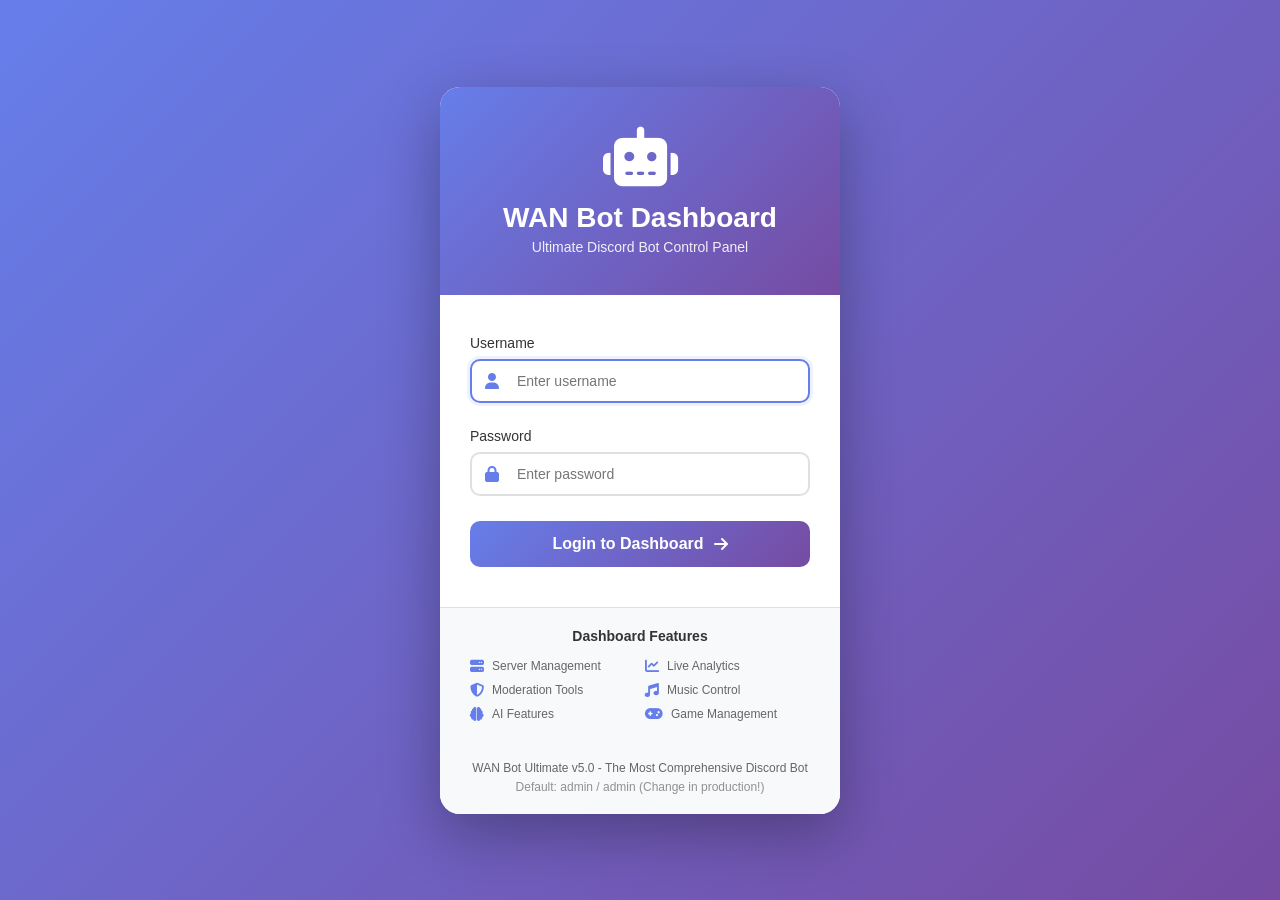
==== templates/login.html @ 1966a1d5 "Initial commit: WAN Bot with dashboard, real-time updates, /backend command" ====
<!DOCTYPE html>
<html lang="en">
<head>
    <meta charset="UTF-8">
    <meta name="viewport" content="width=device-width, initial-scale=1.0">
    <title>WAN Bot - Login</title>
    <link rel="stylesheet" href="https://cdnjs.cloudflare.com/ajax/libs/font-awesome/6.4.0/css/all.min.css">
    <style>
        * {
            margin: 0;
            padding: 0;
            box-sizing: border-box;
        }

        body {
            font-family: 'Segoe UI', Tahoma, Geneva, Verdana, sans-serif;
            background: linear-gradient(135deg, #667eea 0%, #764ba2 100%);
            min-height: 100vh;
            display: flex;
            align-items: center;
            justify-content: center;
            padding: 20px;
        }

        .login-container {
            background: white;
            border-radius: 20px;
            box-shadow: 0 20px 60px rgba(0, 0, 0, 0.3);
            overflow: hidden;
            max-width: 400px;
            width: 100%;
            animation: slideUp 0.5s ease;
        }

        @keyframes slideUp {
            from {
                opacity: 0;
                transform: translateY(30px);
            }
            to {
                opacity: 1;
                transform: translateY(0);
            }
        }

        .login-header {
            background: linear-gradient(135deg, #667eea 0%, #764ba2 100%);
            padding: 40px 30px;
            text-align: center;
            color: white;
        }

        .login-header i {
            font-size: 60px;
            margin-bottom: 15px;
            animation: bounce 2s infinite;
        }

        @keyframes bounce {
            0%, 100% { transform: translateY(0); }
            50% { transform: translateY(-10px); }
        }

        .login-header h1 {
            font-size: 28px;
            margin-bottom: 5px;
        }

        .login-header p {
            opacity: 0.9;
            font-size: 14px;
        }

        .login-form {
            padding: 40px 30px;
        }

        .form-group {
            margin-bottom: 25px;
        }

        .form-group label {
            display: block;
            margin-bottom: 8px;
            color: #333;
            font-weight: 500;
            font-size: 14px;
        }

        .input-wrapper {
            position: relative;
        }

        .input-wrapper i {
            position: absolute;
            left: 15px;
            top: 50%;
            transform: translateY(-50%);
            color: #667eea;
        }

        .form-group input {
            width: 100%;
            padding: 12px 15px 12px 45px;
            border: 2px solid #e0e0e0;
            border-radius: 10px;
            font-size: 14px;
            transition: all 0.3s;
        }

        .form-group input:focus {
            outline: none;
            border-color: #667eea;
            box-shadow: 0 0 0 3px rgba(102, 126, 234, 0.1);
        }

        .login-btn {
            width: 100%;
            padding: 14px;
            background: linear-gradient(135deg, #667eea 0%, #764ba2 100%);
            color: white;
            border: none;
            border-radius: 10px;
            font-size: 16px;
            font-weight: 600;
            cursor: pointer;
            transition: all 0.3s;
            display: flex;
            align-items: center;
            justify-content: center;
            gap: 10px;
        }

        .login-btn:hover {
            transform: translateY(-2px);
            box-shadow: 0 10px 20px rgba(102, 126, 234, 0.3);
        }

        .login-btn:active {
            transform: translateY(0);
        }

        .login-btn:disabled {
            opacity: 0.6;
            cursor: not-allowed;
        }

        .error-message {
            background: #fee;
            color: #c33;
            padding: 12px;
            border-radius: 8px;
            margin-bottom: 20px;
            display: none;
            font-size: 14px;
        }

        .error-message.show {
            display: block;
            animation: shake 0.5s;
        }

        @keyframes shake {
            0%, 100% { transform: translateX(0); }
            25% { transform: translateX(-10px); }
            75% { transform: translateX(10px); }
        }

        .login-footer {
            text-align: center;
            padding: 20px;
            background: #f8f9fa;
            font-size: 12px;
            color: #666;
        }

        .spinner {
            display: inline-block;
            width: 16px;
            height: 16px;
            border: 2px solid rgba(255, 255, 255, 0.3);
            border-top-color: white;
            border-radius: 50%;
            animation: spin 0.8s linear infinite;
        }

        @keyframes spin {
            to { transform: rotate(360deg); }
        }

        .features {
            padding: 20px 30px;
            background: #f8f9fa;
            border-top: 1px solid #e0e0e0;
        }

        .features h3 {
            font-size: 14px;
            color: #333;
            margin-bottom: 15px;
            text-align: center;
        }

        .feature-list {
            display: grid;
            grid-template-columns: 1fr 1fr;
            gap: 10px;
        }

        .feature-item {
            display: flex;
            align-items: center;
            gap: 8px;
            font-size: 12px;
            color: #666;
        }

        .feature-item i {
            color: #667eea;
            font-size: 14px;
        }
    </style>
</head>
<body>
    <div class="login-container">
        <div class="login-header">
            <i class="fas fa-robot"></i>
            <h1>WAN Bot Dashboard</h1>
            <p>Ultimate Discord Bot Control Panel</p>
        </div>

        <div class="login-form">
            <div class="error-message" id="error-message">
                <i class="fas fa-exclamation-circle"></i>
                <span id="error-text">Invalid credentials</span>
            </div>

            <form id="login-form">
                <div class="form-group">
                    <label for="username">Username</label>
                    <div class="input-wrapper">
                        <i class="fas fa-user"></i>
                        <input type="text" id="username" name="username" placeholder="Enter username" required autofocus>
                    </div>
                </div>

                <div class="form-group">
                    <label for="password">Password</label>
                    <div class="input-wrapper">
                        <i class="fas fa-lock"></i>
                        <input type="password" id="password" name="password" placeholder="Enter password" required>
                    </div>
                </div>

                <button type="submit" class="login-btn" id="login-btn">
                    <span id="btn-text">Login to Dashboard</span>
                    <i class="fas fa-arrow-right"></i>
                </button>
            </form>
        </div>

        <div class="features">
            <h3>Dashboard Features</h3>
            <div class="feature-list">
                <div class="feature-item">
                    <i class="fas fa-server"></i>
                    <span>Server Management</span>
                </div>
                <div class="feature-item">
                    <i class="fas fa-chart-line"></i>
                    <span>Live Analytics</span>
                </div>
                <div class="feature-item">
                    <i class="fas fa-shield-alt"></i>
                    <span>Moderation Tools</span>
                </div>
                <div class="feature-item">
                    <i class="fas fa-music"></i>
                    <span>Music Control</span>
                </div>
                <div class="feature-item">
                    <i class="fas fa-brain"></i>
                    <span>AI Features</span>
                </div>
                <div class="feature-item">
                    <i class="fas fa-gamepad"></i>
                    <span>Game Management</span>
                </div>
            </div>
        </div>

        <div class="login-footer">
            <p>WAN Bot Ultimate v5.0 - The Most Comprehensive Discord Bot</p>
            <p style="margin-top: 5px; opacity: 0.7;">Default: admin / admin (Change in production!)</p>
        </div>
    </div>

    <script>
        const loginForm = document.getElementById('login-form');
        const loginBtn = document.getElementById('login-btn');
        const btnText = document.getElementById('btn-text');
        const errorMessage = document.getElementById('error-message');
        const errorText = document.getElementById('error-text');

        loginForm.addEventListener('submit', async (e) => {
            e.preventDefault();

            const username = document.getElementById('username').value;
            const password = document.getElementById('password').value;

            // Disable button and show loading
            loginBtn.disabled = true;
            btnText.innerHTML = '<span class="spinner"></span> Logging in...';
            errorMessage.classList.remove('show');

            try {
                const response = await fetch('/login', {
                    method: 'POST',
                    headers: {
                        'Content-Type': 'application/json'
                    },
                    body: JSON.stringify({ username, password })
                });

                const data = await response.json();

                if (data.success) {
                    btnText.innerHTML = '<i class="fas fa-check"></i> Success!';
                    setTimeout(() => {
                        window.location.href = '/';
                    }, 500);
                } else {
                    throw new Error(data.error || 'Invalid credentials');
                }
            } catch (error) {
                errorText.textContent = error.message;
                errorMessage.classList.add('show');
                loginBtn.disabled = false;
                btnText.innerHTML = 'Login to Dashboard';
            }
        });

        // Enter key support
        document.getElementById('password').addEventListener('keypress', (e) => {
            if (e.key === 'Enter') {
                loginForm.dispatchEvent(new Event('submit'));
            }
        });
    </script>
</body>
</html>
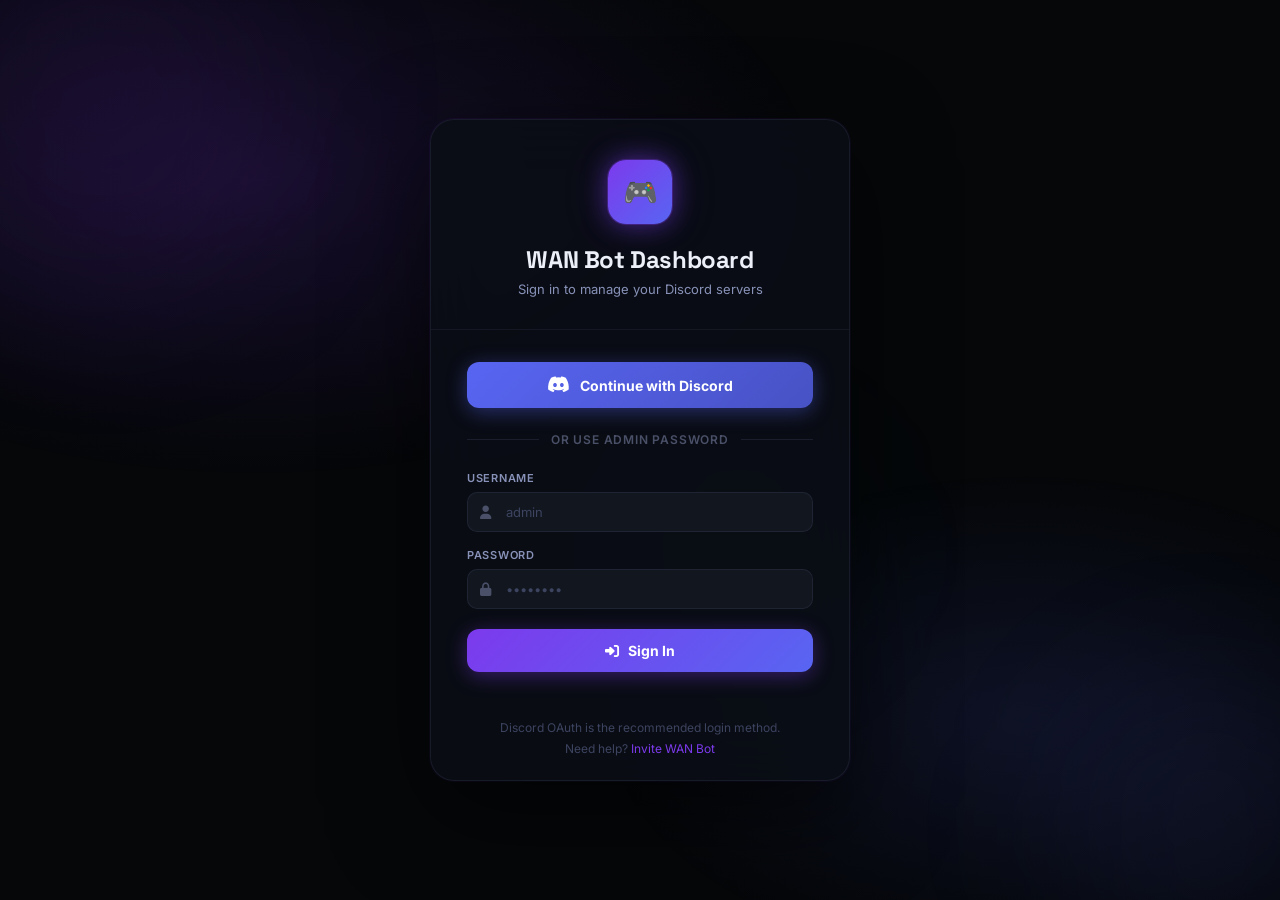
==== commit 5f571d0a: "feat: Roblox dashboard panel + fix integration (persistence, Bloxlink auth, async, server-scoped API" ====
--- a/templates/login.html
+++ b/templates/login.html
@@ -1,351 +1,145 @@
 <!DOCTYPE html>
 <html lang="en">
 <head>
-    <meta charset="UTF-8">
-    <meta name="viewport" content="width=device-width, initial-scale=1.0">
-    <title>WAN Bot - Login</title>
-    <link rel="stylesheet" href="https://cdnjs.cloudflare.com/ajax/libs/font-awesome/6.4.0/css/all.min.css">
-    <style>
-        * {
-            margin: 0;
-            padding: 0;
-            box-sizing: border-box;
-        }
-
-        body {
-            font-family: 'Segoe UI', Tahoma, Geneva, Verdana, sans-serif;
-            background: linear-gradient(135deg, #667eea 0%, #764ba2 100%);
-            min-height: 100vh;
-            display: flex;
-            align-items: center;
-            justify-content: center;
-            padding: 20px;
-        }
-
-        .login-container {
-            background: white;
-            border-radius: 20px;
-            box-shadow: 0 20px 60px rgba(0, 0, 0, 0.3);
-            overflow: hidden;
-            max-width: 400px;
-            width: 100%;
-            animation: slideUp 0.5s ease;
-        }
-
-        @keyframes slideUp {
-            from {
-                opacity: 0;
-                transform: translateY(30px);
-            }
-            to {
-                opacity: 1;
-                transform: translateY(0);
-            }
-        }
-
-        .login-header {
-            background: linear-gradient(135deg, #667eea 0%, #764ba2 100%);
-            padding: 40px 30px;
-            text-align: center;
-            color: white;
-        }
-
-        .login-header i {
-            font-size: 60px;
-            margin-bottom: 15px;
-            animation: bounce 2s infinite;
-        }
-
-        @keyframes bounce {
-            0%, 100% { transform: translateY(0); }
-            50% { transform: translateY(-10px); }
-        }
-
-        .login-header h1 {
-            font-size: 28px;
-            margin-bottom: 5px;
-        }
-
-        .login-header p {
-            opacity: 0.9;
-            font-size: 14px;
-        }
-
-        .login-form {
-            padding: 40px 30px;
-        }
-
-        .form-group {
-            margin-bottom: 25px;
-        }
-
-        .form-group label {
-            display: block;
-            margin-bottom: 8px;
-            color: #333;
-            font-weight: 500;
-            font-size: 14px;
-        }
-
-        .input-wrapper {
-            position: relative;
-        }
-
-        .input-wrapper i {
-            position: absolute;
-            left: 15px;
-            top: 50%;
-            transform: translateY(-50%);
-            color: #667eea;
-        }
-
-        .form-group input {
-            width: 100%;
-            padding: 12px 15px 12px 45px;
-            border: 2px solid #e0e0e0;
-            border-radius: 10px;
-            font-size: 14px;
-            transition: all 0.3s;
-        }
-
-        .form-group input:focus {
-            outline: none;
-            border-color: #667eea;
-            box-shadow: 0 0 0 3px rgba(102, 126, 234, 0.1);
-        }
-
-        .login-btn {
-            width: 100%;
-            padding: 14px;
-            background: linear-gradient(135deg, #667eea 0%, #764ba2 100%);
-            color: white;
-            border: none;
-            border-radius: 10px;
-            font-size: 16px;
-            font-weight: 600;
-            cursor: pointer;
-            transition: all 0.3s;
-            display: flex;
-            align-items: center;
-            justify-content: center;
-            gap: 10px;
-        }
-
-        .login-btn:hover {
-            transform: translateY(-2px);
-            box-shadow: 0 10px 20px rgba(102, 126, 234, 0.3);
-        }
-
-        .login-btn:active {
-            transform: translateY(0);
-        }
-
-        .login-btn:disabled {
-            opacity: 0.6;
-            cursor: not-allowed;
-        }
-
-        .error-message {
-            background: #fee;
-            color: #c33;
-            padding: 12px;
-            border-radius: 8px;
-            margin-bottom: 20px;
-            display: none;
-            font-size: 14px;
-        }
-
-        .error-message.show {
-            display: block;
-            animation: shake 0.5s;
-        }
-
-        @keyframes shake {
-            0%, 100% { transform: translateX(0); }
-            25% { transform: translateX(-10px); }
-            75% { transform: translateX(10px); }
-        }
-
-        .login-footer {
-            text-align: center;
-            padding: 20px;
-            background: #f8f9fa;
-            font-size: 12px;
-            color: #666;
-        }
-
-        .spinner {
-            display: inline-block;
-            width: 16px;
-            height: 16px;
-            border: 2px solid rgba(255, 255, 255, 0.3);
-            border-top-color: white;
-            border-radius: 50%;
-            animation: spin 0.8s linear infinite;
-        }
-
-        @keyframes spin {
-            to { transform: rotate(360deg); }
-        }
-
-        .features {
-            padding: 20px 30px;
-            background: #f8f9fa;
-            border-top: 1px solid #e0e0e0;
-        }
-
-        .features h3 {
-            font-size: 14px;
-            color: #333;
-            margin-bottom: 15px;
-            text-align: center;
-        }
-
-        .feature-list {
-            display: grid;
-            grid-template-columns: 1fr 1fr;
-            gap: 10px;
-        }
-
-        .feature-item {
-            display: flex;
-            align-items: center;
-            gap: 8px;
-            font-size: 12px;
-            color: #666;
-        }
-
-        .feature-item i {
-            color: #667eea;
-            font-size: 14px;
-        }
-    </style>
+<meta charset="UTF-8"><meta name="viewport" content="width=device-width,initial-scale=1.0">
+<title>WAN Bot — Login</title>
+<link href="https://fonts.googleapis.com/css2?family=Inter:wght@400;500;600;700;800&family=Space+Grotesk:wght@600;700;800&display=swap" rel="stylesheet">
+<link rel="stylesheet" href="https://cdnjs.cloudflare.com/ajax/libs/font-awesome/6.4.0/css/all.min.css">
+<style>
+*{box-sizing:border-box;margin:0;padding:0;}
+body{font-family:'Inter',sans-serif;background:#050709;color:#eceef8;min-height:100vh;display:flex;align-items:center;justify-content:center;padding:20px;position:relative;overflow:hidden;}
+body::before{content:'';position:fixed;inset:0;background:radial-gradient(ellipse 80% 60% at 20% 20%,rgba(124,58,237,.15) 0%,transparent 55%),radial-gradient(ellipse 60% 50% at 80% 80%,rgba(88,101,242,.12) 0%,transparent 55%);pointer-events:none;}
+.orb{position:fixed;border-radius:50%;filter:blur(80px);pointer-events:none;animation:orbFloat 8s ease-in-out infinite;}
+.orb1{width:400px;height:400px;background:rgba(124,58,237,.08);top:-100px;left:-100px;animation-delay:0s;}
+.orb2{width:300px;height:300px;background:rgba(88,101,242,.07);bottom:-80px;right:-80px;animation-delay:3s;}
+.orb3{width:200px;height:200px;background:rgba(6,182,212,.05);top:50%;left:50%;animation-delay:5s;}
+@keyframes orbFloat{0%,100%{transform:translate(0,0);}50%{transform:translate(20px,-20px);}}
+.card{background:rgba(11,14,22,.9);backdrop-filter:blur(32px);border:1px solid rgba(120,130,180,.12);border-radius:24px;width:100%;max-width:420px;overflow:hidden;box-shadow:0 32px 96px rgba(0,0,0,.6),0 0 0 1px rgba(124,58,237,.08);position:relative;z-index:1;animation:cardIn .4s cubic-bezier(.4,0,.2,1);}
+@keyframes cardIn{from{opacity:0;transform:translateY(24px);}to{opacity:1;transform:translateY(0);}}
+.card-top{padding:40px 36px 32px;text-align:center;border-bottom:1px solid rgba(120,130,180,.1);}
+.logo{width:64px;height:64px;border-radius:18px;background:linear-gradient(135deg,#7c3aed,#5865f2);display:flex;align-items:center;justify-content:center;font-size:28px;margin:0 auto 20px;box-shadow:0 0 0 1px rgba(124,58,237,.3),0 0 24px rgba(124,58,237,.5),0 0 48px rgba(124,58,237,.2);animation:logoPulse 3s ease-in-out infinite;}
+@keyframes logoPulse{0%,100%{box-shadow:0 0 0 1px rgba(124,58,237,.3),0 0 24px rgba(124,58,237,.5),0 0 48px rgba(124,58,237,.2);}50%{box-shadow:0 0 0 1px rgba(88,101,242,.4),0 0 32px rgba(88,101,242,.6),0 0 64px rgba(88,101,242,.25);}}
+.card-top h1{font-size:24px;font-weight:800;font-family:'Space Grotesk',sans-serif;letter-spacing:-.4px;margin-bottom:6px;}
+.card-top p{color:#8892b8;font-size:13px;}
+.card-body{padding:32px 36px;}
+.discord-btn{width:100%;padding:14px 20px;background:linear-gradient(135deg,#5865f2,#4752c4);color:#fff;border:none;border-radius:12px;font-size:14px;font-weight:700;font-family:inherit;cursor:pointer;display:flex;align-items:center;justify-content:center;gap:10px;transition:all .2s cubic-bezier(.4,0,.2,1);box-shadow:0 4px 20px rgba(88,101,242,.4);margin-bottom:24px;text-decoration:none;}
+.discord-btn:hover{transform:translateY(-2px);box-shadow:0 8px 32px rgba(88,101,242,.6);}
+.discord-btn i{font-size:18px;}
+.divider{display:flex;align-items:center;gap:12px;margin-bottom:24px;}
+.divider::before,.divider::after{content:'';flex:1;height:1px;background:rgba(120,130,180,.15);}
+.divider span{color:#4a5068;font-size:12px;font-weight:600;text-transform:uppercase;letter-spacing:.8px;white-space:nowrap;}
+.form-group{margin-bottom:16px;}
+.form-label{display:block;font-size:11px;font-weight:600;color:#8892b8;text-transform:uppercase;letter-spacing:.7px;margin-bottom:7px;}
+.input-wrap{position:relative;}
+.input-wrap i{position:absolute;left:13px;top:50%;transform:translateY(-50%);color:#4a5068;font-size:13px;}
+.form-input{width:100%;background:rgba(21,25,35,.8);border:1px solid rgba(120,130,180,.12);color:#eceef8;padding:11px 13px 11px 38px;border-radius:10px;font-size:13px;font-family:inherit;transition:all .2s;}
+.form-input:focus{outline:none;border-color:#7c3aed;background:rgba(28,33,48,.9);box-shadow:0 0 0 3px rgba(124,58,237,.14);}
+.form-input::placeholder{color:#3d4460;}
+.submit-btn{width:100%;padding:13px 20px;background:linear-gradient(135deg,#7c3aed,#5865f2);color:#fff;border:none;border-radius:12px;font-size:14px;font-weight:700;font-family:inherit;cursor:pointer;display:flex;align-items:center;justify-content:center;gap:9px;transition:all .2s cubic-bezier(.4,0,.2,1);box-shadow:0 4px 20px rgba(124,58,237,.4);margin-top:20px;}
+.submit-btn:hover{transform:translateY(-2px);box-shadow:0 8px 32px rgba(124,58,237,.6);}
+.submit-btn:disabled{opacity:.6;cursor:not-allowed;transform:none;}
+.error-box{background:rgba(239,68,68,.1);border:1px solid rgba(239,68,68,.2);color:#f87171;padding:11px 14px;border-radius:10px;font-size:13px;margin-bottom:16px;display:none;align-items:center;gap:9px;}
+.error-box.show{display:flex;animation:shake .4s ease;}
+@keyframes shake{0%,100%{transform:translateX(0);}25%{transform:translateX(-6px);}75%{transform:translateX(6px);}}
+.success-box{background:rgba(16,185,129,.1);border:1px solid rgba(16,185,129,.2);color:#34d399;padding:11px 14px;border-radius:10px;font-size:13px;margin-bottom:16px;display:none;align-items:center;gap:9px;}
+.success-box.show{display:flex;}
+.card-footer{padding:16px 36px 24px;text-align:center;color:#3d4460;font-size:12px;}
+.card-footer a{color:#7c3aed;text-decoration:none;}
+.card-footer a:hover{color:#a78bfa;}
+.spinner{width:16px;height:16px;border:2px solid rgba(255,255,255,.3);border-top-color:#fff;border-radius:50%;animation:spin .7s linear infinite;display:inline-block;}
+@keyframes spin{to{transform:rotate(360deg);}}
+</style>
 </head>
 <body>
-    <div class="login-container">
-        <div class="login-header">
-            <i class="fas fa-robot"></i>
-            <h1>WAN Bot Dashboard</h1>
-            <p>Ultimate Discord Bot Control Panel</p>
+<div class="orb orb1"></div>
+<div class="orb orb2"></div>
+<div class="orb orb3"></div>
+<div class="card">
+  <div class="card-top">
+    <div class="logo">🎮</div>
+    <h1>WAN Bot Dashboard</h1>
+    <p>Sign in to manage your Discord servers</p>
+  </div>
+  <div class="card-body">
+    <!-- Error / success -->
+    <div class="error-box" id="errorBox"><i class="fas fa-exclamation-circle"></i><span id="errorText">Invalid credentials</span></div>
+    <div class="success-box" id="successBox"><i class="fas fa-check-circle"></i><span>Redirecting...</span></div>
+
+    <!-- Discord OAuth -->
+    <a href="/login/discord" class="discord-btn" id="discordBtn">
+      <i class="fab fa-discord"></i> Continue with Discord
+    </a>
+
+    <div class="divider"><span>or use admin password</span></div>
+
+    <!-- Password form -->
+    <form id="loginForm">
+      <div class="form-group">
+        <label class="form-label">Username</label>
+        <div class="input-wrap">
+          <i class="fas fa-user"></i>
+          <input type="text" id="username" class="form-input" placeholder="admin" required autocomplete="username">
         </div>
+      </div>
+      <div class="form-group">
+        <label class="form-label">Password</label>
+        <div class="input-wrap">
+          <i class="fas fa-lock"></i>
+          <input type="password" id="password" class="form-input" placeholder="••••••••" required autocomplete="current-password">
+        </div>
+      </div>
+      <button type="submit" class="submit-btn" id="submitBtn">
+        <i class="fas fa-sign-in-alt"></i> <span id="btnText">Sign In</span>
+      </button>
+    </form>
+  </div>
+  <div class="card-footer">
+    <p>Discord OAuth is the recommended login method.</p>
+    <p style="margin-top:6px;">Need help? <a href="/invite" target="_blank">Invite WAN Bot</a></p>
+  </div>
+</div>
+<script>
+// Show error from URL param
+const params=new URLSearchParams(location.search);
+const errMap={
+  invalid_state:'OAuth state mismatch — please try again.',
+  no_shared_server:'You must be in a server with WAN Bot to log in.',
+  no_permission:'You need Manage Server permission to access the dashboard.',
+  not_configured:'Discord OAuth is not configured on this server.',
+  oauth_failed:'Discord login failed — please try again.',
+  no_token:'Could not get Discord access token.',
+};
+if(params.get('error')){
+  const box=document.getElementById('errorBox');
+  document.getElementById('errorText').textContent=errMap[params.get('error')]||'Login failed: '+params.get('error');
+  box.classList.add('show');
+}
 
-        <div class="login-form">
-            <div class="error-message" id="error-message">
-                <i class="fas fa-exclamation-circle"></i>
-                <span id="error-text">Invalid credentials</span>
-            </div>
-
-            <form id="login-form">
-                <div class="form-group">
-                    <label for="username">Username</label>
-                    <div class="input-wrapper">
-                        <i class="fas fa-user"></i>
-                        <input type="text" id="username" name="username" placeholder="Enter username" required autofocus>
-                    </div>
-                </div>
-
-                <div class="form-group">
-                    <label for="password">Password</label>
-                    <div class="input-wrapper">
-                        <i class="fas fa-lock"></i>
-                        <input type="password" id="password" name="password" placeholder="Enter password" required>
-                    </div>
-                </div>
-
-                <button type="submit" class="login-btn" id="login-btn">
-                    <span id="btn-text">Login to Dashboard</span>
-                    <i class="fas fa-arrow-right"></i>
-                </button>
-            </form>
-        </div>
-
-        <div class="features">
-            <h3>Dashboard Features</h3>
-            <div class="feature-list">
-                <div class="feature-item">
-                    <i class="fas fa-server"></i>
-                    <span>Server Management</span>
-                </div>
-                <div class="feature-item">
-                    <i class="fas fa-chart-line"></i>
-                    <span>Live Analytics</span>
-                </div>
-                <div class="feature-item">
-                    <i class="fas fa-shield-alt"></i>
-                    <span>Moderation Tools</span>
-                </div>
-                <div class="feature-item">
-                    <i class="fas fa-music"></i>
-                    <span>Music Control</span>
-                </div>
-                <div class="feature-item">
-                    <i class="fas fa-brain"></i>
-                    <span>AI Features</span>
-                </div>
-                <div class="feature-item">
-                    <i class="fas fa-gamepad"></i>
-                    <span>Game Management</span>
-                </div>
-            </div>
-        </div>
-
-        <div class="login-footer">
-            <p>WAN Bot Ultimate v5.0 - The Most Comprehensive Discord Bot</p>
-            <p style="margin-top: 5px; opacity: 0.7;">Default: admin / admin (Change in production!)</p>
-        </div>
-    </div>
-
-    <script>
-        const loginForm = document.getElementById('login-form');
-        const loginBtn = document.getElementById('login-btn');
-        const btnText = document.getElementById('btn-text');
-        const errorMessage = document.getElementById('error-message');
-        const errorText = document.getElementById('error-text');
-
-        loginForm.addEventListener('submit', async (e) => {
-            e.preventDefault();
-
-            const username = document.getElementById('username').value;
-            const password = document.getElementById('password').value;
-
-            // Disable button and show loading
-            loginBtn.disabled = true;
-            btnText.innerHTML = '<span class="spinner"></span> Logging in...';
-            errorMessage.classList.remove('show');
-
-            try {
-                const response = await fetch('/login', {
-                    method: 'POST',
-                    headers: {
-                        'Content-Type': 'application/json'
-                    },
-                    body: JSON.stringify({ username, password })
-                });
-
-                const data = await response.json();
-
-                if (data.success) {
-                    btnText.innerHTML = '<i class="fas fa-check"></i> Success!';
-                    setTimeout(() => {
-                        window.location.href = '/';
-                    }, 500);
-                } else {
-                    throw new Error(data.error || 'Invalid credentials');
-                }
-            } catch (error) {
-                errorText.textContent = error.message;
-                errorMessage.classList.add('show');
-                loginBtn.disabled = false;
-                btnText.innerHTML = 'Login to Dashboard';
-            }
-        });
-
-        // Enter key support
-        document.getElementById('password').addEventListener('keypress', (e) => {
-            if (e.key === 'Enter') {
-                loginForm.dispatchEvent(new Event('submit'));
-            }
-        });
-    </script>
+document.getElementById('loginForm').addEventListener('submit',async e=>{
+  e.preventDefault();
+  const btn=document.getElementById('submitBtn');
+  const txt=document.getElementById('btnText');
+  const errBox=document.getElementById('errorBox');
+  errBox.classList.remove('show');
+  btn.disabled=true;
+  txt.innerHTML='<span class="spinner"></span>';
+  try{
+    const r=await fetch('/login',{method:'POST',headers:{'Content-Type':'application/json'},credentials:'include',body:JSON.stringify({username:document.getElementById('username').value,password:document.getElementById('password').value})});
+    const d=await r.json();
+    if(d.success){
+      document.getElementById('successBox').classList.add('show');
+      setTimeout(()=>location.href='/',600);
+    }else{
+      document.getElementById('errorText').textContent=d.error||'Invalid credentials';
+      errBox.classList.add('show');
+      btn.disabled=false;txt.textContent='Sign In';
+    }
+  }catch(err){
+    document.getElementById('errorText').textContent='Network error — please try again.';
+    errBox.classList.add('show');
+    btn.disabled=false;txt.textContent='Sign In';
+  }
+});
+</script>
 </body>
 </html>
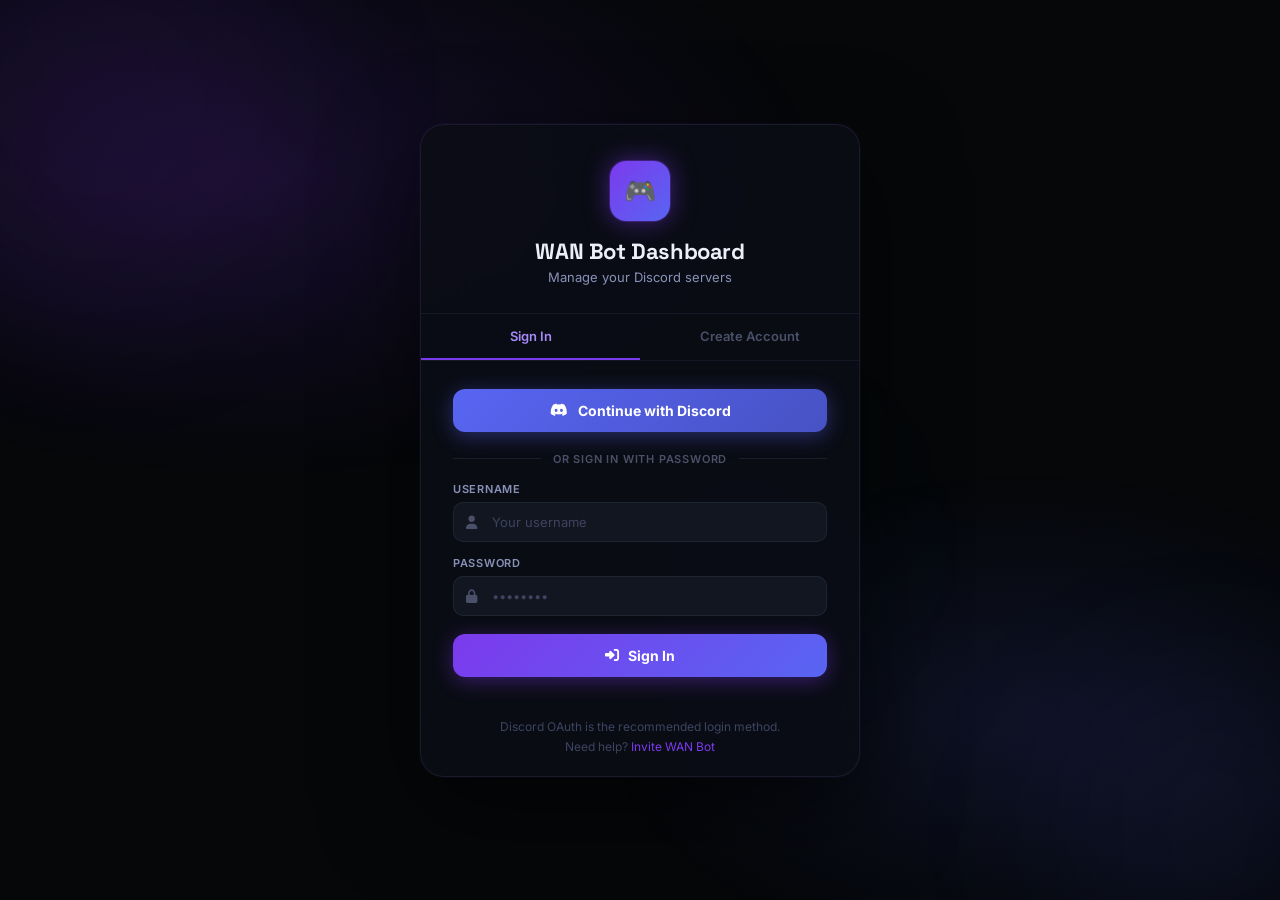
==== commit 18cc7424: "Production: feature toggles, register+OTP login, Roblox DM-by-role, leveling fix, persist users" ====
--- a/templates/login.html
+++ b/templates/login.html
@@ -2,106 +2,194 @@
 <html lang="en">
 <head>
 <meta charset="UTF-8"><meta name="viewport" content="width=device-width,initial-scale=1.0">
-<title>WAN Bot — Login</title>
+<title>WAN Bot — Sign In</title>
 <link href="https://fonts.googleapis.com/css2?family=Inter:wght@400;500;600;700;800&family=Space+Grotesk:wght@600;700;800&display=swap" rel="stylesheet">
 <link rel="stylesheet" href="https://cdnjs.cloudflare.com/ajax/libs/font-awesome/6.4.0/css/all.min.css">
 <style>
 *{box-sizing:border-box;margin:0;padding:0;}
-body{font-family:'Inter',sans-serif;background:#050709;color:#eceef8;min-height:100vh;display:flex;align-items:center;justify-content:center;padding:20px;position:relative;overflow:hidden;}
-body::before{content:'';position:fixed;inset:0;background:radial-gradient(ellipse 80% 60% at 20% 20%,rgba(124,58,237,.15) 0%,transparent 55%),radial-gradient(ellipse 60% 50% at 80% 80%,rgba(88,101,242,.12) 0%,transparent 55%);pointer-events:none;}
+body{font-family:'Inter',sans-serif;background:#050709;color:#eceef8;min-height:100vh;display:flex;align-items:center;justify-content:center;padding:20px;overflow:hidden;}
+body::before{content:'';position:fixed;inset:0;background:radial-gradient(ellipse 80% 60% at 20% 20%,rgba(124,58,237,.15),transparent 55%),radial-gradient(ellipse 60% 50% at 80% 80%,rgba(88,101,242,.12),transparent 55%);pointer-events:none;}
 .orb{position:fixed;border-radius:50%;filter:blur(80px);pointer-events:none;animation:orbFloat 8s ease-in-out infinite;}
-.orb1{width:400px;height:400px;background:rgba(124,58,237,.08);top:-100px;left:-100px;animation-delay:0s;}
+.orb1{width:400px;height:400px;background:rgba(124,58,237,.08);top:-100px;left:-100px;}
 .orb2{width:300px;height:300px;background:rgba(88,101,242,.07);bottom:-80px;right:-80px;animation-delay:3s;}
 .orb3{width:200px;height:200px;background:rgba(6,182,212,.05);top:50%;left:50%;animation-delay:5s;}
 @keyframes orbFloat{0%,100%{transform:translate(0,0);}50%{transform:translate(20px,-20px);}}
-.card{background:rgba(11,14,22,.9);backdrop-filter:blur(32px);border:1px solid rgba(120,130,180,.12);border-radius:24px;width:100%;max-width:420px;overflow:hidden;box-shadow:0 32px 96px rgba(0,0,0,.6),0 0 0 1px rgba(124,58,237,.08);position:relative;z-index:1;animation:cardIn .4s cubic-bezier(.4,0,.2,1);}
+.card{background:rgba(11,14,22,.92);backdrop-filter:blur(32px);border:1px solid rgba(120,130,180,.12);border-radius:24px;width:100%;max-width:440px;overflow:hidden;box-shadow:0 32px 96px rgba(0,0,0,.6),0 0 0 1px rgba(124,58,237,.08);position:relative;z-index:1;animation:cardIn .4s cubic-bezier(.4,0,.2,1);}
 @keyframes cardIn{from{opacity:0;transform:translateY(24px);}to{opacity:1;transform:translateY(0);}}
-.card-top{padding:40px 36px 32px;text-align:center;border-bottom:1px solid rgba(120,130,180,.1);}
-.logo{width:64px;height:64px;border-radius:18px;background:linear-gradient(135deg,#7c3aed,#5865f2);display:flex;align-items:center;justify-content:center;font-size:28px;margin:0 auto 20px;box-shadow:0 0 0 1px rgba(124,58,237,.3),0 0 24px rgba(124,58,237,.5),0 0 48px rgba(124,58,237,.2);animation:logoPulse 3s ease-in-out infinite;}
-@keyframes logoPulse{0%,100%{box-shadow:0 0 0 1px rgba(124,58,237,.3),0 0 24px rgba(124,58,237,.5),0 0 48px rgba(124,58,237,.2);}50%{box-shadow:0 0 0 1px rgba(88,101,242,.4),0 0 32px rgba(88,101,242,.6),0 0 64px rgba(88,101,242,.25);}}
-.card-top h1{font-size:24px;font-weight:800;font-family:'Space Grotesk',sans-serif;letter-spacing:-.4px;margin-bottom:6px;}
+.card-top{padding:36px 36px 28px;text-align:center;border-bottom:1px solid rgba(120,130,180,.1);}
+.logo{width:60px;height:60px;border-radius:16px;background:linear-gradient(135deg,#7c3aed,#5865f2);display:flex;align-items:center;justify-content:center;font-size:26px;margin:0 auto 16px;box-shadow:0 0 0 1px rgba(124,58,237,.3),0 0 24px rgba(124,58,237,.5);animation:logoPulse 3s ease-in-out infinite;}
+@keyframes logoPulse{0%,100%{box-shadow:0 0 0 1px rgba(124,58,237,.3),0 0 24px rgba(124,58,237,.5);}50%{box-shadow:0 0 0 1px rgba(88,101,242,.4),0 0 32px rgba(88,101,242,.6);}}
+.card-top h1{font-size:22px;font-weight:800;font-family:'Space Grotesk',sans-serif;letter-spacing:-.4px;margin-bottom:4px;}
 .card-top p{color:#8892b8;font-size:13px;}
-.card-body{padding:32px 36px;}
-.discord-btn{width:100%;padding:14px 20px;background:linear-gradient(135deg,#5865f2,#4752c4);color:#fff;border:none;border-radius:12px;font-size:14px;font-weight:700;font-family:inherit;cursor:pointer;display:flex;align-items:center;justify-content:center;gap:10px;transition:all .2s cubic-bezier(.4,0,.2,1);box-shadow:0 4px 20px rgba(88,101,242,.4);margin-bottom:24px;text-decoration:none;}
-.discord-btn:hover{transform:translateY(-2px);box-shadow:0 8px 32px rgba(88,101,242,.6);}
-.discord-btn i{font-size:18px;}
-.divider{display:flex;align-items:center;gap:12px;margin-bottom:24px;}
-.divider::before,.divider::after{content:'';flex:1;height:1px;background:rgba(120,130,180,.15);}
-.divider span{color:#4a5068;font-size:12px;font-weight:600;text-transform:uppercase;letter-spacing:.8px;white-space:nowrap;}
-.form-group{margin-bottom:16px;}
-.form-label{display:block;font-size:11px;font-weight:600;color:#8892b8;text-transform:uppercase;letter-spacing:.7px;margin-bottom:7px;}
+/* Tabs */
+.auth-tabs{display:flex;border-bottom:1px solid rgba(120,130,180,.1);}
+.auth-tab{flex:1;padding:14px;text-align:center;font-size:13px;font-weight:600;color:#4a5068;cursor:pointer;transition:all .2s;border-bottom:2px solid transparent;}
+.auth-tab.active{color:#a78bfa;border-bottom-color:#7c3aed;}
+.auth-tab:hover:not(.active){color:#8892b8;}
+/* Body */
+.card-body{padding:28px 32px;}
+/* Panels */
+.panel{display:none;} .panel.active{display:block;}
+/* Form */
+.form-group{margin-bottom:14px;}
+.form-label{display:block;font-size:11px;font-weight:600;color:#8892b8;text-transform:uppercase;letter-spacing:.7px;margin-bottom:6px;}
 .input-wrap{position:relative;}
 .input-wrap i{position:absolute;left:13px;top:50%;transform:translateY(-50%);color:#4a5068;font-size:13px;}
 .form-input{width:100%;background:rgba(21,25,35,.8);border:1px solid rgba(120,130,180,.12);color:#eceef8;padding:11px 13px 11px 38px;border-radius:10px;font-size:13px;font-family:inherit;transition:all .2s;}
 .form-input:focus{outline:none;border-color:#7c3aed;background:rgba(28,33,48,.9);box-shadow:0 0 0 3px rgba(124,58,237,.14);}
 .form-input::placeholder{color:#3d4460;}
-.submit-btn{width:100%;padding:13px 20px;background:linear-gradient(135deg,#7c3aed,#5865f2);color:#fff;border:none;border-radius:12px;font-size:14px;font-weight:700;font-family:inherit;cursor:pointer;display:flex;align-items:center;justify-content:center;gap:9px;transition:all .2s cubic-bezier(.4,0,.2,1);box-shadow:0 4px 20px rgba(124,58,237,.4);margin-top:20px;}
+/* OTP input */
+.otp-wrap{display:flex;gap:8px;justify-content:center;margin:16px 0;}
+.otp-digit{width:48px;height:56px;background:rgba(21,25,35,.8);border:1px solid rgba(120,130,180,.12);color:#eceef8;border-radius:10px;font-size:22px;font-weight:700;text-align:center;font-family:'Space Grotesk',sans-serif;transition:all .2s;}
+.otp-digit:focus{outline:none;border-color:#7c3aed;box-shadow:0 0 0 3px rgba(124,58,237,.14);}
+/* Buttons */
+.discord-btn{width:100%;padding:13px 20px;background:linear-gradient(135deg,#5865f2,#4752c4);color:#fff;border:none;border-radius:12px;font-size:14px;font-weight:700;font-family:inherit;cursor:pointer;display:flex;align-items:center;justify-content:center;gap:10px;transition:all .2s;box-shadow:0 4px 20px rgba(88,101,242,.4);margin-bottom:20px;text-decoration:none;}
+.discord-btn:hover{transform:translateY(-2px);box-shadow:0 8px 32px rgba(88,101,242,.6);}
+.submit-btn{width:100%;padding:13px 20px;background:linear-gradient(135deg,#7c3aed,#5865f2);color:#fff;border:none;border-radius:12px;font-size:14px;font-weight:700;font-family:inherit;cursor:pointer;display:flex;align-items:center;justify-content:center;gap:9px;transition:all .2s;box-shadow:0 4px 20px rgba(124,58,237,.4);margin-top:18px;}
 .submit-btn:hover{transform:translateY(-2px);box-shadow:0 8px 32px rgba(124,58,237,.6);}
 .submit-btn:disabled{opacity:.6;cursor:not-allowed;transform:none;}
-.error-box{background:rgba(239,68,68,.1);border:1px solid rgba(239,68,68,.2);color:#f87171;padding:11px 14px;border-radius:10px;font-size:13px;margin-bottom:16px;display:none;align-items:center;gap:9px;}
-.error-box.show{display:flex;animation:shake .4s ease;}
+.btn-ghost-sm{background:none;border:1px solid rgba(120,130,180,.2);color:#8892b8;padding:7px 14px;border-radius:8px;font-size:12px;font-family:inherit;cursor:pointer;transition:all .2s;}
+.btn-ghost-sm:hover{border-color:#7c3aed;color:#a78bfa;}
+/* Alerts */
+.alert{padding:11px 14px;border-radius:10px;font-size:13px;margin-bottom:14px;display:none;align-items:center;gap:9px;}
+.alert.show{display:flex;animation:shake .4s ease;}
+.alert-error{background:rgba(239,68,68,.1);border:1px solid rgba(239,68,68,.2);color:#f87171;}
+.alert-success{background:rgba(16,185,129,.1);border:1px solid rgba(16,185,129,.2);color:#34d399;}
+.alert-info{background:rgba(59,130,246,.1);border:1px solid rgba(59,130,246,.2);color:#60a5fa;}
 @keyframes shake{0%,100%{transform:translateX(0);}25%{transform:translateX(-6px);}75%{transform:translateX(6px);}}
-.success-box{background:rgba(16,185,129,.1);border:1px solid rgba(16,185,129,.2);color:#34d399;padding:11px 14px;border-radius:10px;font-size:13px;margin-bottom:16px;display:none;align-items:center;gap:9px;}
-.success-box.show{display:flex;}
-.card-footer{padding:16px 36px 24px;text-align:center;color:#3d4460;font-size:12px;}
+.divider{display:flex;align-items:center;gap:12px;margin:16px 0;}
+.divider::before,.divider::after{content:'';flex:1;height:1px;background:rgba(120,130,180,.15);}
+.divider span{color:#4a5068;font-size:11px;font-weight:600;text-transform:uppercase;letter-spacing:.8px;}
+.card-footer{padding:14px 32px 22px;text-align:center;color:#3d4460;font-size:12px;}
 .card-footer a{color:#7c3aed;text-decoration:none;}
-.card-footer a:hover{color:#a78bfa;}
 .spinner{width:16px;height:16px;border:2px solid rgba(255,255,255,.3);border-top-color:#fff;border-radius:50%;animation:spin .7s linear infinite;display:inline-block;}
 @keyframes spin{to{transform:rotate(360deg);}}
+.otp-info{text-align:center;color:#8892b8;font-size:13px;margin-bottom:8px;}
+.otp-info strong{color:#eceef8;}
+.resend-row{text-align:center;margin-top:10px;font-size:12px;color:#4a5068;}
+.resend-row a{color:#7c3aed;cursor:pointer;text-decoration:none;}
+.strength-bar{height:4px;border-radius:4px;margin-top:6px;transition:all .3s;background:rgba(255,255,255,.08);}
+.strength-bar div{height:100%;border-radius:4px;transition:all .3s;}
+.strength-label{font-size:11px;margin-top:4px;font-weight:600;}
 </style>
 </head>
 <body>
-<div class="orb orb1"></div>
-<div class="orb orb2"></div>
-<div class="orb orb3"></div>
+<div class="orb orb1"></div><div class="orb orb2"></div><div class="orb orb3"></div>
 <div class="card">
   <div class="card-top">
     <div class="logo">🎮</div>
     <h1>WAN Bot Dashboard</h1>
-    <p>Sign in to manage your Discord servers</p>
+    <p>Manage your Discord servers</p>
   </div>
+
+  <!-- Tabs -->
+  <div class="auth-tabs">
+    <div class="auth-tab active" id="tab-login" onclick="switchTab('login')">Sign In</div>
+    <div class="auth-tab" id="tab-register" onclick="switchTab('register')">Create Account</div>
+  </div>
+
   <div class="card-body">
-    <!-- Error / success -->
-    <div class="error-box" id="errorBox"><i class="fas fa-exclamation-circle"></i><span id="errorText">Invalid credentials</span></div>
-    <div class="success-box" id="successBox"><i class="fas fa-check-circle"></i><span>Redirecting...</span></div>
-
-    <!-- Discord OAuth -->
-    <a href="/login/discord" class="discord-btn" id="discordBtn">
-      <i class="fab fa-discord"></i> Continue with Discord
-    </a>
-
-    <div class="divider"><span>or use admin password</span></div>
-
-    <!-- Password form -->
-    <form id="loginForm">
-      <div class="form-group">
-        <label class="form-label">Username</label>
-        <div class="input-wrap">
-          <i class="fas fa-user"></i>
-          <input type="text" id="username" class="form-input" placeholder="admin" required autocomplete="username">
-        </div>
+
+    <!-- ===== LOGIN PANEL ===== -->
+    <div class="panel active" id="panel-login">
+      <div class="alert alert-error" id="loginErr"><i class="fas fa-exclamation-circle"></i><span id="loginErrTxt"></span></div>
+      <div class="alert alert-success" id="loginOk"><i class="fas fa-check-circle"></i><span>Signing in...</span></div>
+
+      <a href="/login/discord" class="discord-btn"><i class="fab fa-discord"></i> Continue with Discord</a>
+      <div class="divider"><span>or sign in with password</span></div>
+
+      <form id="loginForm">
+        <div class="form-group">
+          <label class="form-label">Username</label>
+          <div class="input-wrap"><i class="fas fa-user"></i>
+            <input type="text" id="loginUser" class="form-input" placeholder="Your username" required autocomplete="username">
+          </div>
+        </div>
+        <div class="form-group">
+          <label class="form-label">Password</label>
+          <div class="input-wrap"><i class="fas fa-lock"></i>
+            <input type="password" id="loginPass" class="form-input" placeholder="••••••••" required autocomplete="current-password">
+          </div>
+        </div>
+        <button type="submit" class="submit-btn" id="loginBtn">
+          <i class="fas fa-sign-in-alt"></i><span id="loginBtnTxt">Sign In</span>
+        </button>
+      </form>
+    </div>
+
+    <!-- ===== REGISTER PANEL ===== -->
+    <div class="panel" id="panel-register">
+      <div class="alert alert-error" id="regErr"><i class="fas fa-exclamation-circle"></i><span id="regErrTxt"></span></div>
+
+      <form id="registerForm">
+        <div class="form-group">
+          <label class="form-label">Username</label>
+          <div class="input-wrap"><i class="fas fa-user"></i>
+            <input type="text" id="regUser" class="form-input" placeholder="Choose a username" required minlength="3" maxlength="32" autocomplete="username">
+          </div>
+        </div>
+        <div class="form-group">
+          <label class="form-label">Email</label>
+          <div class="input-wrap"><i class="fas fa-envelope"></i>
+            <input type="email" id="regEmail" class="form-input" placeholder="you@example.com" required autocomplete="email">
+          </div>
+        </div>
+        <div class="form-group">
+          <label class="form-label">Password</label>
+          <div class="input-wrap"><i class="fas fa-lock"></i>
+            <input type="password" id="regPass" class="form-input" placeholder="Min 8 characters" required minlength="8" autocomplete="new-password" oninput="checkStrength(this.value)">
+          </div>
+          <div class="strength-bar"><div id="strengthFill"></div></div>
+          <div class="strength-label" id="strengthLabel" style="color:#4a5068;"></div>
+        </div>
+        <div class="form-group">
+          <label class="form-label">Confirm Password</label>
+          <div class="input-wrap"><i class="fas fa-lock"></i>
+            <input type="password" id="regPass2" class="form-input" placeholder="Repeat password" required autocomplete="new-password">
+          </div>
+        </div>
+        <button type="submit" class="submit-btn" id="regBtn">
+          <i class="fas fa-user-plus"></i><span id="regBtnTxt">Create Account</span>
+        </button>
+      </form>
+    </div>
+
+    <!-- ===== OTP PANEL ===== -->
+    <div class="panel" id="panel-otp">
+      <div class="alert alert-error" id="otpErr"><i class="fas fa-exclamation-circle"></i><span id="otpErrTxt"></span></div>
+      <div class="alert alert-info" id="otpInfo" style="display:flex;"><i class="fas fa-envelope"></i><span id="otpInfoTxt">Check your email for the 6-digit code.</span></div>
+
+      <div class="otp-info" style="margin-top:8px;">Enter the code sent to <strong id="otpEmailDisplay"></strong></div>
+
+      <div class="otp-wrap">
+        <input class="otp-digit" maxlength="1" type="text" inputmode="numeric" pattern="[0-9]" id="otp0" oninput="otpNext(this,1)" onkeydown="otpBack(event,this,null)">
+        <input class="otp-digit" maxlength="1" type="text" inputmode="numeric" pattern="[0-9]" id="otp1" oninput="otpNext(this,2)" onkeydown="otpBack(event,this,0)">
+        <input class="otp-digit" maxlength="1" type="text" inputmode="numeric" pattern="[0-9]" id="otp2" oninput="otpNext(this,3)" onkeydown="otpBack(event,this,1)">
+        <input class="otp-digit" maxlength="1" type="text" inputmode="numeric" pattern="[0-9]" id="otp3" oninput="otpNext(this,4)" onkeydown="otpBack(event,this,2)">
+        <input class="otp-digit" maxlength="1" type="text" inputmode="numeric" pattern="[0-9]" id="otp4" oninput="otpNext(this,5)" onkeydown="otpBack(event,this,3)">
+        <input class="otp-digit" maxlength="1" type="text" inputmode="numeric" pattern="[0-9]" id="otp5" oninput="otpSubmitAuto()" onkeydown="otpBack(event,this,4)">
       </div>
-      <div class="form-group">
-        <label class="form-label">Password</label>
-        <div class="input-wrap">
-          <i class="fas fa-lock"></i>
-          <input type="password" id="password" class="form-input" placeholder="••••••••" required autocomplete="current-password">
-        </div>
-      </div>
-      <button type="submit" class="submit-btn" id="submitBtn">
-        <i class="fas fa-sign-in-alt"></i> <span id="btnText">Sign In</span>
+
+      <button class="submit-btn" id="otpBtn" onclick="submitOtp()">
+        <i class="fas fa-check"></i><span id="otpBtnTxt">Verify Code</span>
       </button>
-    </form>
+
+      <div class="resend-row">Didn't get it? <a onclick="resendOtp()">Resend code</a> &nbsp;·&nbsp; <a onclick="switchTab('register')">Change email</a></div>
+    </div>
+
   </div>
   <div class="card-footer">
     <p>Discord OAuth is the recommended login method.</p>
-    <p style="margin-top:6px;">Need help? <a href="/invite" target="_blank">Invite WAN Bot</a></p>
+    <p style="margin-top:5px;">Need help? <a href="/invite" target="_blank">Invite WAN Bot</a></p>
   </div>
 </div>
+
 <script>
-// Show error from URL param
-const params=new URLSearchParams(location.search);
-const errMap={
+let _pendingEmail = '';
+
+// Show URL error
+const params = new URLSearchParams(location.search);
+const errMap = {
   invalid_state:'OAuth state mismatch — please try again.',
   no_shared_server:'You must be in a server with WAN Bot to log in.',
   no_permission:'You need Manage Server permission to access the dashboard.',
@@ -110,36 +198,146 @@
   no_token:'Could not get Discord access token.',
 };
 if(params.get('error')){
-  const box=document.getElementById('errorBox');
-  document.getElementById('errorText').textContent=errMap[params.get('error')]||'Login failed: '+params.get('error');
+  showAlert('loginErr','loginErrTxt', errMap[params.get('error')]||'Login failed: '+params.get('error'));
+}
+
+function switchTab(tab){
+  document.querySelectorAll('.auth-tab').forEach(t=>t.classList.remove('active'));
+  document.querySelectorAll('.panel').forEach(p=>p.classList.remove('active'));
+  document.getElementById('tab-'+tab).classList.add('active');
+  document.getElementById('panel-'+tab).classList.add('active');
+}
+
+function showAlert(boxId, txtId, msg){
+  const box=document.getElementById(boxId);
+  if(txtId) document.getElementById(txtId).textContent=msg;
   box.classList.add('show');
 }
-
-document.getElementById('loginForm').addEventListener('submit',async e=>{
+function hideAlert(boxId){ document.getElementById(boxId).classList.remove('show'); }
+
+function setBtn(btnId, txtId, loading, text){
+  const btn=document.getElementById(btnId);
+  btn.disabled=loading;
+  document.getElementById(txtId).innerHTML=loading?'<span class="spinner"></span>':text;
+}
+
+// ===== LOGIN =====
+document.getElementById('loginForm').addEventListener('submit', async e=>{
   e.preventDefault();
-  const btn=document.getElementById('submitBtn');
-  const txt=document.getElementById('btnText');
-  const errBox=document.getElementById('errorBox');
-  errBox.classList.remove('show');
-  btn.disabled=true;
-  txt.innerHTML='<span class="spinner"></span>';
+  hideAlert('loginErr'); hideAlert('loginOk');
+  setBtn('loginBtn','loginBtnTxt',true,'Sign In');
   try{
-    const r=await fetch('/login',{method:'POST',headers:{'Content-Type':'application/json'},credentials:'include',body:JSON.stringify({username:document.getElementById('username').value,password:document.getElementById('password').value})});
+    const r=await fetch('/login',{method:'POST',headers:{'Content-Type':'application/json'},credentials:'include',
+      body:JSON.stringify({username:document.getElementById('loginUser').value,password:document.getElementById('loginPass').value})});
     const d=await r.json();
     if(d.success){
-      document.getElementById('successBox').classList.add('show');
+      document.getElementById('loginOk').classList.add('show');
       setTimeout(()=>location.href='/',600);
-    }else{
-      document.getElementById('errorText').textContent=d.error||'Invalid credentials';
-      errBox.classList.add('show');
-      btn.disabled=false;txt.textContent='Sign In';
+    } else {
+      showAlert('loginErr','loginErrTxt',d.error||'Invalid credentials');
+      setBtn('loginBtn','loginBtnTxt',false,'Sign In');
     }
   }catch(err){
-    document.getElementById('errorText').textContent='Network error — please try again.';
-    errBox.classList.add('show');
-    btn.disabled=false;txt.textContent='Sign In';
+    showAlert('loginErr','loginErrTxt','Network error — please try again.');
+    setBtn('loginBtn','loginBtnTxt',false,'Sign In');
   }
 });
+
+// ===== REGISTER =====
+function checkStrength(pw){
+  const fill=document.getElementById('strengthFill');
+  const label=document.getElementById('strengthLabel');
+  let score=0;
+  if(pw.length>=8)score++;
+  if(/[A-Z]/.test(pw))score++;
+  if(/[0-9]/.test(pw))score++;
+  if(/[^A-Za-z0-9]/.test(pw))score++;
+  const colors=['#ef4444','#f59e0b','#3b82f6','#10b981'];
+  const labels=['Weak','Fair','Good','Strong'];
+  fill.style.width=(score*25)+'%';
+  fill.style.background=colors[score-1]||'rgba(255,255,255,.08)';
+  label.textContent=score>0?labels[score-1]:'';
+  label.style.color=colors[score-1]||'#4a5068';
+}
+
+document.getElementById('registerForm').addEventListener('submit', async e=>{
+  e.preventDefault();
+  hideAlert('regErr');
+  const user=document.getElementById('regUser').value.trim();
+  const email=document.getElementById('regEmail').value.trim();
+  const pass=document.getElementById('regPass').value;
+  const pass2=document.getElementById('regPass2').value;
+  if(pass!==pass2){showAlert('regErr','regErrTxt','Passwords do not match');return;}
+  setBtn('regBtn','regBtnTxt',true,'Create Account');
+  try{
+    const r=await fetch('/api/auth/register',{method:'POST',headers:{'Content-Type':'application/json'},
+      body:JSON.stringify({username:user,email,password:pass})});
+    const d=await r.json();
+    if(d.success){
+      _pendingEmail=email;
+      document.getElementById('otpEmailDisplay').textContent=email;
+      if(d.dev_otp){
+        document.getElementById('otpInfoTxt').textContent=`[Dev mode] No SMTP configured. Your code is: ${d.dev_otp}`;
+      } else {
+        document.getElementById('otpInfoTxt').textContent=`A 6-digit code was sent to ${email}. Check your inbox.`;
+      }
+      switchTab('otp');
+    } else {
+      showAlert('regErr','regErrTxt',d.error||'Registration failed');
+    }
+  }catch(err){
+    showAlert('regErr','regErrTxt','Network error — please try again.');
+  }finally{
+    setBtn('regBtn','regBtnTxt',false,'Create Account');
+  }
+});
+
+// ===== OTP =====
+function otpNext(el, nextIdx){
+  el.value=el.value.replace(/[^0-9]/g,'');
+  if(el.value&&nextIdx<=5) document.getElementById('otp'+nextIdx).focus();
+}
+function otpBack(e, el, prevIdx){
+  if(e.key==='Backspace'&&!el.value&&prevIdx!==null) document.getElementById('otp'+prevIdx).focus();
+}
+function otpSubmitAuto(){
+  const code=[0,1,2,3,4,5].map(i=>document.getElementById('otp'+i).value).join('');
+  if(code.length===6) submitOtp();
+}
+async function submitOtp(){
+  hideAlert('otpErr');
+  const code=[0,1,2,3,4,5].map(i=>document.getElementById('otp'+i).value).join('');
+  if(code.length!==6){showAlert('otpErr','otpErrTxt','Enter all 6 digits');return;}
+  setBtn('otpBtn','otpBtnTxt',true,'Verify Code');
+  try{
+    const r=await fetch('/api/auth/verify-otp',{method:'POST',headers:{'Content-Type':'application/json'},
+      body:JSON.stringify({email:_pendingEmail,otp:code})});
+    const d=await r.json();
+    if(d.success){
+      location.href='/';
+    } else {
+      showAlert('otpErr','otpErrTxt',d.error||'Invalid code');
+      [0,1,2,3,4,5].forEach(i=>{document.getElementById('otp'+i).value='';});
+      document.getElementById('otp0').focus();
+    }
+  }catch(err){
+    showAlert('otpErr','otpErrTxt','Network error — please try again.');
+  }finally{
+    setBtn('otpBtn','otpBtnTxt',false,'Verify Code');
+  }
+}
+async function resendOtp(){
+  if(!_pendingEmail)return;
+  try{
+    const r=await fetch('/api/auth/resend-otp',{method:'POST',headers:{'Content-Type':'application/json'},
+      body:JSON.stringify({email:_pendingEmail})});
+    const d=await r.json();
+    if(d.success){
+      if(d.dev_otp) document.getElementById('otpInfoTxt').textContent=`[Dev] New code: ${d.dev_otp}`;
+      else document.getElementById('otpInfoTxt').textContent='New code sent to '+_pendingEmail;
+    }
+  }catch(e){}
+}
 </script>
 </body>
 </html>
